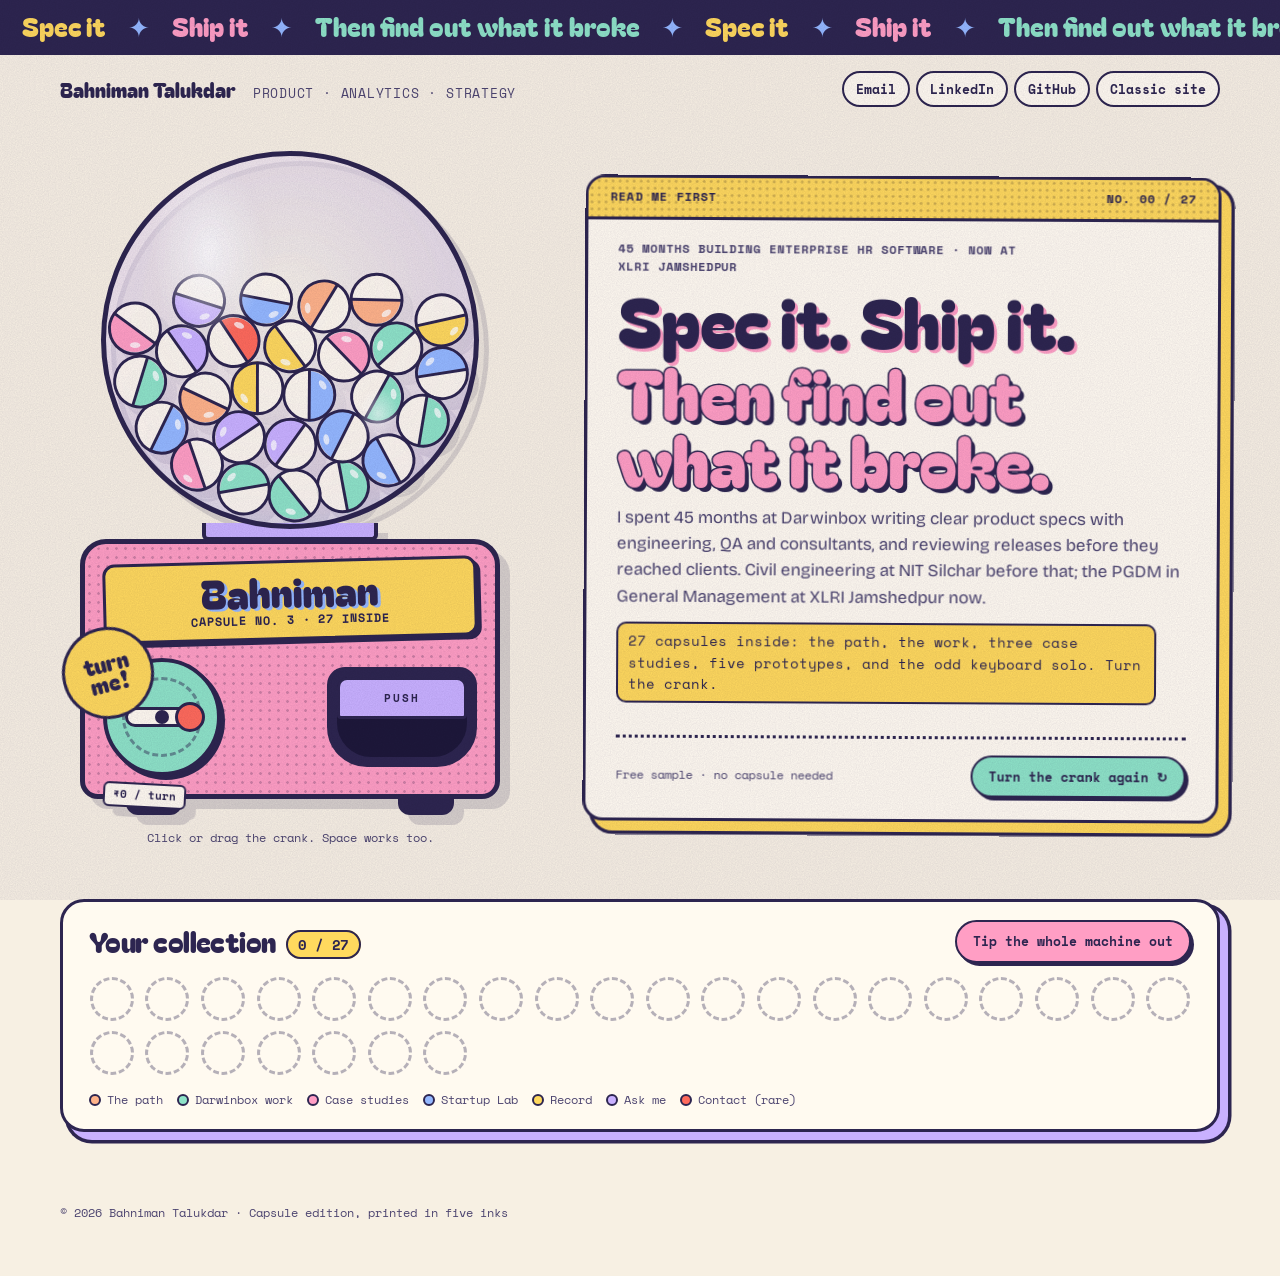
==== v3/index.html @ d255d9d1 "Add v3 capsule-machine edition of the portfolio A gashapon machine dispenses the portfolio one capsu" ====
<!doctype html>
<html lang="en">
<head>
<meta charset="utf-8">
<meta name="viewport" content="width=device-width, initial-scale=1, viewport-fit=cover">
<title>Bahniman Talukdar · Capsule edition</title>
<meta name="description" content="Bahniman Talukdar's portfolio as a capsule-toy machine. Turn the crank for 45 months of Darwinbox product work, three case studies, five prototypes and the rest.">
<meta property="og:title" content="Bahniman Talukdar · Capsule edition">
<meta property="og:description" content="Turn the crank. Every capsule is a real piece of work: specs, case studies, prototypes, and the odd keyboard solo.">
<meta property="og:type" content="website">
<meta property="og:url" content="https://ferventclav.github.io/v3/">
<meta property="og:image" content="https://ferventclav.github.io/og.png">
<meta name="theme-color" content="#f7f0e3">
<link rel="preconnect" href="https://fonts.googleapis.com">
<link rel="preconnect" href="https://fonts.gstatic.com" crossorigin>
<link rel="stylesheet" href="https://fonts.googleapis.com/css2?family=Bagel+Fat+One&family=Bricolage+Grotesque:opsz,wght@12..96,400..800&family=Space+Mono:wght@400;700&display=swap">
<link rel="stylesheet" href="style.css">
<script>document.documentElement.classList.add("js")</script>
</head>
<body>
<a class="skip" href="#catalogue" data-tip>Skip the machine and see everything</a>

<div class="ticker" aria-hidden="true"><div class="ticker-run">
  <span>Spec it</span><i>✦</i><span>Ship it</span><i>✦</i><span>Then find out what it broke</span><i>✦</i>
  <span>Spec it</span><i>✦</i><span>Ship it</span><i>✦</i><span>Then find out what it broke</span><i>✦</i>
  <span>Spec it</span><i>✦</i><span>Ship it</span><i>✦</i><span>Then find out what it broke</span><i>✦</i>
</div></div>

<header class="bar">
  <p class="who"><b>Bahniman Talukdar</b> <span>Product · Analytics · Strategy</span></p>
  <nav aria-label="Elsewhere">
    <a href="mailto:bahniman30@gmail.com">Email</a>
    <a href="https://www.linkedin.com/in/bahniman-talukdar-ab97a416a">LinkedIn</a>
    <a href="https://github.com/ferventclav">GitHub</a>
    <a href="../">Classic site</a>
  </nav>
</header>

<main id="main">
  <section class="stage" aria-label="Capsule machine">
    <div class="machine-wrap">
      <div class="machine" id="machine">
        <div class="dome">
          <canvas id="globe" aria-hidden="true"></canvas>
          <div class="glass" aria-hidden="true"></div>
          <p class="empty-note" id="emptyNote" hidden>All out!<br><button type="button" id="refill">Refill the machine</button></p>
        </div>
        <div class="neck" aria-hidden="true"></div>
        <div class="body">
          <div class="plate">
            <p class="plate-name">Bahniman</p>
            <p class="plate-sub">Capsule No. 3 · <span id="left">27</span> inside</p>
          </div>
          <div class="controls">
            <button class="crank" id="crank" type="button" aria-describedby="crankHelp">
              <span class="crank-arm" aria-hidden="true"><span class="crank-knob"></span></span>
              <span class="sr">Turn the crank</span>
            </button>
            <div class="chute" id="chute">
              <span class="flap" aria-hidden="true"></span>
            </div>
          </div>
          <p class="coin" aria-hidden="true">₹0 / turn</p>
        </div>
        <div class="feet" aria-hidden="true"><span></span><span></span></div>
        <p class="sticker" aria-hidden="true">turn me!</p>
      </div>
      <p class="help" id="crankHelp">Click or drag the crank. Space works too.</p>
    </div>

    <div class="output">
      <div class="card-slot" id="cardSlot" aria-live="polite"></div>
    </div>
  </section>

  <section class="tray-wrap" aria-labelledby="trayTitle">
    <div class="tray-head">
      <h2 id="trayTitle">Your collection <span id="count">0 / 27</span></h2>
      <button type="button" class="tip" id="tip" data-tip>Tip the whole machine out</button>
    </div>
    <ol class="tray" id="tray"></ol>
    <ul class="legend" aria-label="Capsule colours">
      <li data-cat="path">The path</li>
      <li data-cat="work">Darwinbox work</li>
      <li data-cat="case">Case studies</li>
      <li data-cat="lab">Startup Lab</li>
      <li data-cat="record">Record</li>
      <li data-cat="ask">Ask me</li>
      <li data-cat="contact">Contact (rare)</li>
    </ul>
  </section>

  <!-- Every capsule's contents. The machine draws from this list; "tip it out" shows it whole. -->
  <section class="catalogue" id="catalogue" aria-labelledby="catTitle">
    <h2 id="catTitle">Everything in the machine</h2>
    <div class="cat-grid" id="catGrid">

      <article class="item" data-cat="intro" id="intro">
        <p class="kicker">45 months building enterprise HR software · now at XLRI Jamshedpur</p>
        <h3 class="hero">Spec it. Ship it. <em>Then find out what it broke.</em></h3>
        <p>I spent 45 months at Darwinbox writing clear product specs with engineering, QA and consultants, and reviewing releases before they reached clients. Civil engineering at NIT Silchar before that; the PGDM in General Management at XLRI Jamshedpur now.</p>
        <p class="nudge">27 capsules inside: the path, the work, three case studies, five prototypes, and the odd keyboard solo. Turn the crank.</p>
      </article>

      <!-- The path -->
      <article class="item" data-cat="path" id="civil">
        <p class="kicker">2018 → 2022 · NIT Silchar</p>
        <p class="big">8.99</p>
        <h3>Civil engineering</h3>
        <p>B.Tech, CGPA 8.99. Most of my family are civil engineers in government service, and I picked the branch over the others my JEE rank allowed. What I kept from it is the habit of settling a design on paper before work starts on site.</p>
      </article>
      <article class="item" data-cat="path" id="darwinbox">
        <p class="kicker">Jul 2022 → Mar 2026 · Hyderabad</p>
        <p class="big">45 mo</p>
        <h3>Darwinbox, Core HRMS</h3>
        <p>Product Analyst, then Senior Product Analyst from April 2025. Core HRMS is the part every other module depends on: employee records, organisation structure, access control and bulk imports. Exemplary Contributor Award in 2024; mentored 3 junior analysts.</p>
      </article>
      <article class="item" data-cat="path" id="xlri">
        <p class="kicker">2026 → 2027 · Jamshedpur</p>
        <p class="big">PGDM</p>
        <h3>XLRI, General Management</h3>
        <p>I wanted a broader business perspective on top of the product work. My manager and director, both XLRI alumni, encouraged me to apply. XAT 94.88 percentile, 99.67 in Quant and DI. Aiming for product management, product analytics and technology consulting.</p>
      </article>

      <!-- Darwinbox work -->
      <article class="item" data-cat="work" id="specs">
        <p class="kicker">Darwinbox · Specs</p>
        <p class="big">200+</p>
        <h3>Engineering-ready specs</h3>
        <p>Feature PRDs, change specs and edge-case documents I owned across Core, Travel and shared components, counted from Confluence. Edge cases and acceptance criteria went in up front, so engineering had one reference and QA had explicit test conditions.</p>
      </article>
      <article class="item" data-cat="work" id="pendo">
        <p class="kicker">Darwinbox · Analytics</p>
        <p class="big">700+</p>
        <h3>Features tagged in Pendo</h3>
        <p>I defined a consistent, searchable tagging taxonomy and kept it current as the UI changed. That gave three continuous years of comparable adoption records, and roadmap talks a usage-data reference alongside client feedback.</p>
      </article>
      <article class="item" data-cat="work" id="survey">
        <p class="kicker">Darwinbox · Research</p>
        <p class="big">24,000+</p>
        <h3>From survey to backlog</h3>
        <p>In-app feedback for the new Profile page went live within days of its release. 24,000+ responses came back; I sorted them with Engineering and QA into a ranked backlog for the same quarter. The page scored 4.3 out of 5.</p>
      </article>
      <article class="item" data-cat="work" id="dashboard">
        <p class="kicker">Darwinbox · Analytics</p>
        <p class="big">−45%</p>
        <h3>Measuring the Dashboard revamp</h3>
        <p>I owned the measurement, not the design. I timed the key actions on the old dashboard and the redesign across 322,000+ users: time fell 45% while completions held or rose. People were finishing faster, not giving up, and the analysis became the case for more platform investment.</p>
      </article>
      <article class="item" data-cat="work" id="l10n">
        <p class="kicker">Darwinbox · Localisation</p>
        <p class="big">10+</p>
        <h3>Translation workflow</h3>
        <p>I owned the platform's translation workflow so the product team could run routine updates themselves. Each release I checked the languages I covered and used native-speaking clients' feedback to validate meaning in context.</p>
      </article>
      <article class="item" data-cat="work" id="qa">
        <p class="kicker">Darwinbox · Quality</p>
        <p class="big">100+</p>
        <h3>Issues caught before release</h3>
        <p>Logged in pre-release reviews and resolved before they reached clients. I also audited the settings screens and, with UX and engineering, regrouped 50+ settings so their names and placement were consistent.</p>
      </article>
      <article class="item" data-cat="work" id="prd">
        <p class="kicker">Darwinbox · Inside a spec</p>
        <p class="big">8 Qs</p>
        <h3>What every PRD had to answer</h3>
        <ol class="checks">
          <li>Current behaviour</li><li>Reason for the change</li><li>Impact on other modules</li><li>Where it sits in the UI</li>
          <li>Paid-feature dependencies</li><li>Import, cron and API impacts</li><li>Notification variable changes</li><li>Migration of existing data</li>
        </ol>
      </article>

      <!-- Case studies -->
      <article class="item" data-cat="case" id="case1">
        <p class="kicker">Case study 01 · Product analytics</p>
        <h3>Low adoption that pointed to a findability problem</h3>
        <dl>
          <dt>Problem</dt><dd>Pendo was mostly used for surveys, so adoption after a release was hard to judge and roadmap talks leaned on escalations.</dd>
          <dt>What I did</dt><dd>Tagged 700+ features and built funnel and path views over imports, lifecycle changes and settings.</dd>
          <dt>The call</dt><dd>People entered nearby flows but never reached the features. That is findability, not demand, so plain names, help text and placement came before any rebuild.</dd>
          <dt>Result</dt><dd>Clearer names, help text and a reorganised settings area shipped, and the approach shaped the wider settings audit.</dd>
        </dl>
      </article>
      <article class="item" data-cat="case" id="case2">
        <p class="kicker">Case study 02 · Localisation</p>
        <h3>Making localisation work in context</h3>
        <dl>
          <dt>Problem</dt><dd>Strings were translated one by one and hard-coded; native-speaking clients said some literal translations did not fit where they appeared.</dd>
          <dt>Foundation</dt><dd>An earlier effort had centralised translations. I built on it with a workflow for client-facing teams: navigation, access, ownership, and one way to update strings across PHP and Angular.</dd>
          <dt>The call</dt><dd>I mapped recurring issues across settings, raised the workflow for the roadmap, and owned the PRD end to end once it was prioritised.</dd>
          <dt>Result</dt><dd>Turnaround went from waiting for a sprint to the same release cycle, across 10+ languages.</dd>
        </dl>
      </article>
      <article class="item" data-cat="case" id="case3">
        <p class="kicker">Case study 03 · Strategy · XLRI</p>
        <h3>An IPO-readiness deck where every number had to survive a question</h3>
        <dl>
          <dt>Problem</dt><dd>Was Aster DM Healthcare's Gulf business ready for an IPO? The argument leaned on peer comparisons and penalty figures, many from secondary sources.</dd>
          <dt>What I did</dt><dd>Traced every figure to a primary or named source. Anything untraceable was removed, not softened.</dd>
          <dt>The call</dt><dd>Two peers' share-price declines covered different periods, so I found the offer price and restated both on the same basis.</dd>
          <dt>Result</dt><dd>Eight corrections before the panel, and a top 3 finish out of 20 teams.</dd>
        </dl>
      </article>

      <!-- Startup Lab -->
      <article class="item" data-cat="lab" id="realium">
        <p class="kicker">Lab 01 · Settlement · 3rd of 15, ReEnvision 5.0</p>
        <h3>Realium</h3>
        <p class="lede">A ₹18.6 lakh road bill, 60% paid the day after sign-off.</p>
        <p>Public-works contractors wait months to be paid. Realium turns site-verified progress and an engineer's accountable sign-off into a claim a bank will fund: 97% of the bill reaches the contractor, against 92.7% borrowing informally at 18%.</p>
        <p class="links"><a href="https://ferventclav.github.io/realium/">Live demo ↗</a> <a href="https://github.com/ferventclav/realium">GitHub ↗</a></p>
      </article>
      <article class="item" data-cat="lab" id="heirloom">
        <p class="kicker">Lab 02 · Memory</p>
        <h3>Heirloom</h3>
        <p>Keeps a firm's knowledge as records the firm owns, so it survives people leaving and AI vendors changing. Ask the demo vault as three roles, make a partner leave, export everything as one file.</p>
        <p class="unproven">Still unproven: whether anyone buys memory on its own.</p>
        <p class="links"><a href="https://ferventclav.github.io/heirloom/">Live demo ↗</a> <a href="https://github.com/ferventclav/heirloom">GitHub ↗</a></p>
      </article>
      <article class="item" data-cat="lab" id="turnstile">
        <p class="kicker">Lab 03 · Commerce</p>
        <h3>Turnstile</h3>
        <p>Tells people, AI shopping agents and scrapers apart in a store's traffic, then serves each the right thing: the normal page, a clean product feed, or nothing. Tune the rules and watch six sessions re-sort.</p>
        <p class="unproven">Still unproven: whether shoppers want an assistant buying for them at all.</p>
        <p class="links"><a href="https://ferventclav.github.io/turnstile/">Live demo ↗</a> <a href="https://github.com/ferventclav/turnstile">GitHub ↗</a></p>
      </article>
      <article class="item" data-cat="lab" id="windtunnel">
        <p class="kicker">Lab 04 · Simulation</p>
        <h3>Windtunnel</h3>
        <p>Plays a price increase out 500 times across three customer groups and shows who leaves. A flat 12% rise holds up; at 30% it loses money in more than half the runs.</p>
        <p class="unproven">Still unproven: customer behaviour is set by hand.</p>
        <p class="links"><a href="https://ferventclav.github.io/windtunnel/">Live demo ↗</a> <a href="https://github.com/ferventclav/windtunnel">GitHub ↗</a></p>
      </article>
      <article class="item" data-cat="lab" id="heir">
        <p class="kicker">Lab 05 · Agents · Manakriti 3.0</p>
        <h3>Heir</h3>
        <p>Student committees change every year and their promises leave with them. Heir is five agents on one ledger: they read the club's mail and files, catch what the handover doc missed, and draft every email for a member to approve. Built with Team Ghost Protocol.</p>
        <p class="unproven">Still unproven: it has only run on a mock club.</p>
        <p class="links"><a href="https://ferventclav.github.io/heir/">Live demo ↗</a> <a href="https://github.com/ferventclav/heir">GitHub ↗</a></p>
      </article>
      <article class="item" data-cat="lab" id="games">
        <p class="kicker">Lab bonus · 2 games</p>
        <h3>Make the calls I made</h3>
        <p><b>Spot the edge cases:</b> a small feature request walks in; find everything it breaks before the clock hits zero. <b>Name the setting:</b> pick the label a first-week HR admin would understand.</p>
        <p class="links"><a href="../#play">Play them ↗</a></p>
      </article>

      <!-- Record -->
      <article class="item" data-cat="record" id="awards">
        <p class="kicker">Record · Recognition</p>
        <h3>Podiums, 2018 to 2026</h3>
        <ul class="rows">
          <li><b>2026</b> 3rd of 15, ReEnvision 5.0, with Realium</li>
          <li><b>2026</b> Top 3 of 20, Aster DM IPO readiness</li>
          <li><b>2024</b> Exemplary Contributor Award, Darwinbox</li>
          <li><b>2019</b> 2nd, AutoCAD, NIRMAAN '19</li>
          <li><b>2018</b> 3rd, ARCHENOVA smart city, Tecnoesis '18</li>
          <li><b>2018</b> 2nd, Model Making, Swachhata Hi Seva</li>
        </ul>
      </article>
      <article class="item" data-cat="record" id="campus">
        <p class="kicker">Record · Campus</p>
        <p class="big">8 / 118</p>
        <h3>Prodzion and AURORA 4.0</h3>
        <p>Elected to Prodzion, XLRI's product club, as one of 8 from 118 students. On the AURORA 4.0 organising team I ran panel, travel and hospitality end to end for 20+ industry leaders.</p>
      </article>
      <article class="item" data-cat="record" id="music">
        <p class="kicker">Record · Off the clock</p>
        <p class="big">100+</p>
        <h3>Keyboardist, self-taught</h3>
        <p>Played keys with the cultural team at inter-college fests including IIT Kharagpur and Guwahati, and uploaded 100+ songs to YouTube and Instagram.</p>
      </article>

      <!-- Ask me -->
      <article class="item" data-cat="ask" id="ask1">
        <p class="kicker">Ask me · Career</p>
        <h3>Why move from civil engineering to software?</h3>
        <p>Darwinbox came to campus early and I applied out of curiosity. Product work showed me the habit of planning a build in detail carries over. A PRD does for a software team what a good drawing does for a site.</p>
      </article>
      <article class="item" data-cat="ask" id="ask2">
        <p class="kicker">Ask me · Career</p>
        <h3>Why an MBA after 45 months?</h3>
        <p>To build on the product work with a broader business view. Working with my manager and director showed me how decisions bring client needs, team priorities and business goals together. Both are XLRI alumni and backed my application.</p>
      </article>
      <article class="item" data-cat="ask" id="ask3">
        <p class="kicker">Ask me · Working style</p>
        <h3>How do you keep engineers unblocked?</h3>
        <p>Edge cases, acceptance criteria and dependencies in every PRD, then a knowledge transfer with the developers before the sprint. The document carries the shared understanding; follow-ups are only for decisions that need one.</p>
      </article>
      <article class="item" data-cat="ask" id="ask4">
        <p class="kicker">Ask me · Judgement</p>
        <h3>What if your own feature doesn't land?</h3>
        <p>My features reached 5% to 60% account-level adoption, and one I had high hopes for sat at the low end. I suspected rollout, then the drop-off data made me reconsider the design itself. I'd rather test assumptions in planning than let clients find the limits.</p>
      </article>

      <!-- Contact -->
      <article class="item" data-cat="contact" id="contact">
        <p class="kicker">Rare capsule · Contact</p>
        <h3>Email is the quickest way to reach me.</h3>
        <p class="links big-links"><a href="mailto:bahniman30@gmail.com">bahniman30@gmail.com</a></p>
        <p class="links"><a href="https://www.linkedin.com/in/bahniman-talukdar-ab97a416a">LinkedIn ↗</a> <a href="https://github.com/ferventclav">GitHub ↗</a></p>
        <p>Guwahati · Jamshedpur</p>
      </article>

    </div>
  </section>
</main>

<footer class="foot"><p>© 2026 Bahniman Talukdar · Capsule edition, printed in five inks</p></footer>

<div class="sr" id="announce" aria-live="assertive"></div>
<script src="app.js"></script>
</body>
</html>
---- v3/style.css ----
/* Capsule edition: one machine, five pastel riso inks on cream stock. */
:root{
  --paper:#f7f0e3;--stock:#fffaf0;--ink:#2d2550;--ink-2:#4d4570;
  --pink:#ff9ec4;--yellow:#ffd95e;--mint:#8ee3c8;--blue:#94b8ff;--lav:#c9b1ff;--peach:#ffb38a;--red:#ff6a5c;
  --display:"Bagel Fat One","Arial Rounded MT Bold",ui-rounded,system-ui,sans-serif;
  --sans:"Bricolage Grotesque",ui-sans-serif,system-ui,sans-serif;
  --mono:"Space Mono",ui-monospace,Consolas,monospace;
  --halftone:radial-gradient(rgba(45,37,80,.22) 1.1px,transparent 1.6px);
  --grain:url("data:image/svg+xml,%3Csvg xmlns='http://www.w3.org/2000/svg' width='180' height='180'%3E%3Cfilter id='n'%3E%3CfeTurbulence type='fractalNoise' baseFrequency='.85' numOctaves='3' stitchTiles='stitch'/%3E%3CfeColorMatrix values='0 0 0 0 .18 0 0 0 0 .15 0 0 0 0 .3 0 0 0 .55 0'/%3E%3C/filter%3E%3Crect width='100%25' height='100%25' filter='url(%23n)'/%3E%3C/svg%3E");
  --ease:cubic-bezier(.2,.8,.2,1);
  --bounce:cubic-bezier(.34,1.56,.64,1);
}
[data-cat="path"]{--c:var(--peach)}
[data-cat="work"]{--c:var(--mint)}
[data-cat="case"]{--c:var(--pink)}
[data-cat="lab"]{--c:var(--blue)}
[data-cat="record"]{--c:var(--yellow)}
[data-cat="ask"]{--c:var(--lav)}
[data-cat="contact"]{--c:var(--red)}
[data-cat="intro"]{--c:var(--yellow)}

*,*::before,*::after{box-sizing:border-box}
html{-webkit-text-size-adjust:100%;overflow-x:clip}
body{margin:0;background:var(--paper);color:var(--ink);font-family:var(--sans);font-size:17px;line-height:1.55;-webkit-font-smoothing:antialiased;overflow-x:clip;min-height:100vh}
body::after{content:"";position:fixed;inset:0;background:var(--grain);opacity:.32;mix-blend-mode:multiply;pointer-events:none;z-index:50}
a{color:inherit;text-underline-offset:3px;text-decoration-thickness:2px}
button{font:inherit;color:inherit;cursor:pointer}
:focus-visible{outline:3px solid var(--ink);outline-offset:3px;border-radius:6px}
::selection{background:var(--yellow)}
h2,h3{margin:0;line-height:1.05;letter-spacing:-.02em}
.sr{position:absolute;width:1px;height:1px;overflow:hidden;clip-path:inset(50%);white-space:nowrap}
.skip{position:absolute;left:16px;top:-60px;z-index:60;background:var(--ink);color:var(--stock);padding:10px 14px;border-radius:10px;font-weight:700}
.skip:focus{top:12px}

/* ---------- ticker + bar ---------- */
.ticker{background:var(--ink);color:var(--yellow);overflow:hidden;white-space:nowrap;font-family:var(--display);font-size:clamp(18px,2.4vw,26px);padding:6px 0;border-bottom:3px solid var(--ink)}
.ticker-run{display:inline-flex;gap:22px;padding-left:22px;animation:tick 38s linear infinite}
.ticker-run span:nth-of-type(3n+2){color:var(--pink)}
.ticker-run span:nth-of-type(3n){color:var(--mint)}
.ticker i{font-style:normal;color:var(--blue)}
@keyframes tick{to{transform:translateX(-33.333%)}}

.bar{display:flex;align-items:center;justify-content:space-between;gap:16px;flex-wrap:wrap;max-width:1240px;margin:0 auto;padding:16px clamp(16px,4vw,40px) 0}
.who{margin:0;font-family:var(--mono);font-size:13px;text-transform:uppercase;letter-spacing:.06em}
.who b{font-family:var(--display);font-weight:400;font-size:20px;text-transform:none;letter-spacing:0;margin-right:8px}
.who span{color:var(--ink-2)}
.bar nav{display:flex;gap:6px;flex-wrap:wrap}
.bar nav a{font-family:var(--mono);font-size:13px;font-weight:700;text-decoration:none;padding:6px 12px;border:2px solid var(--ink);border-radius:999px;background:var(--stock);transition:transform .15s var(--ease),box-shadow .15s var(--ease)}
.bar nav a:hover{transform:translate(-2px,-2px);box-shadow:3px 3px 0 var(--ink)}

/* ---------- stage ---------- */
main{max-width:1240px;margin:0 auto;padding:0 clamp(16px,4vw,40px)}
.stage{display:grid;grid-template-columns:minmax(300px,460px) minmax(0,1fr);gap:clamp(28px,5vw,72px);align-items:center;padding:28px 0 24px;min-height:calc(100vh - 120px)}

.machine-wrap{display:flex;flex-direction:column;align-items:center}
.machine{--w:min(420px,86vw);width:var(--w);position:relative;display:flex;flex-direction:column;align-items:center;filter:drop-shadow(10px 10px 0 rgba(45,37,80,.16))}
.machine.shake{animation:shake .5s ease}
@keyframes shake{20%{transform:rotate(-1.6deg)}40%{transform:rotate(1.4deg)}60%{transform:rotate(-1deg)}80%{transform:rotate(.6deg)}}

.dome{position:relative;width:calc(var(--w) * .9);aspect-ratio:1;border-radius:50%;border:5px solid var(--ink);background:radial-gradient(circle at 50% 40%,rgba(255,250,240,.75),rgba(201,177,255,.28) 70%,rgba(148,184,255,.35));overflow:hidden;z-index:2}
.dome canvas{position:absolute;inset:0;width:100%;height:100%}
.glass{position:absolute;inset:0;border-radius:50%;pointer-events:none;background:
  radial-gradient(ellipse 22% 34% at 28% 26%,rgba(255,255,255,.85),rgba(255,255,255,0) 70%),
  radial-gradient(ellipse 8% 10% at 74% 70%,rgba(255,255,255,.6),rgba(255,255,255,0) 70%);
  mix-blend-mode:screen}
.empty-note{position:absolute;inset:0;margin:0;display:grid;place-content:center;gap:10px;text-align:center;font-family:var(--display);font-size:34px;line-height:1}
.empty-note[hidden]{display:none}
.empty-note button{font-family:var(--mono);font-size:13px;font-weight:700;padding:8px 14px;border:2px solid var(--ink);border-radius:999px;background:var(--yellow);box-shadow:3px 3px 0 var(--ink)}

.neck{width:calc(var(--w) * .42);height:18px;background:var(--lav);border:4px solid var(--ink);border-top:0;margin-top:-6px;z-index:1;border-radius:0 0 6px 6px}
.body{position:relative;width:var(--w);background:var(--pink);border:5px solid var(--ink);border-radius:26px 26px 18px 18px;padding:16px 18px 18px;margin-top:-2px}
.body::before{content:"";position:absolute;inset:0;border-radius:inherit;background:var(--halftone);background-size:9px 9px;pointer-events:none;mix-blend-mode:multiply}
.plate{position:relative;background:var(--yellow);border:3px solid var(--ink);border-radius:12px;padding:8px 12px 7px;text-align:center;transform:rotate(-1.5deg);box-shadow:4px 4px 0 var(--ink)}
.plate p{margin:0}
.plate-name{font-family:var(--display);font-size:clamp(30px,8vw,40px);line-height:1;text-shadow:2.5px 2px 0 var(--blue)}
.plate-sub{font-family:var(--mono);font-size:12px;font-weight:700;text-transform:uppercase;letter-spacing:.08em}
.controls{position:relative;display:flex;align-items:center;justify-content:space-between;gap:16px;margin-top:18px}

.crank{position:relative;width:clamp(96px,26vw,118px);aspect-ratio:1;border-radius:50%;border:4px solid var(--ink);background:var(--mint);box-shadow:4px 4px 0 var(--ink);padding:0;touch-action:none;transition:box-shadow .12s,transform .12s}
.crank::before{content:"";position:absolute;inset:14%;border-radius:50%;border:3px dashed rgba(45,37,80,.45)}
.crank:active{box-shadow:1px 1px 0 var(--ink);transform:translate(3px,3px)}
.crank-arm{position:absolute;left:50%;top:50%;width:68%;height:20px;margin:-10px 0 0 -34%;background:var(--stock);border:3px solid var(--ink);border-radius:999px;transform:rotate(var(--turn,0deg));transition:transform .08s linear}
.crank-knob{position:absolute;right:-9px;top:50%;width:30px;height:30px;margin-top:-15px;border-radius:50%;background:var(--red);border:3px solid var(--ink)}
.crank-arm::after{content:"";position:absolute;left:50%;top:50%;width:14px;height:14px;margin:-7px;border-radius:50%;background:var(--ink)}

.chute{position:relative;width:clamp(120px,34vw,150px);height:clamp(86px,22vw,100px);border-radius:18px 18px 40px 40px;background:var(--ink);border:4px solid var(--ink);overflow:visible}
.chute::before{content:"";position:absolute;inset:6px;border-radius:12px 12px 34px 34px;background:#1d173a}
.flap{position:absolute;left:6px;right:6px;top:6px;height:46%;border-radius:10px 10px 4px 4px;background:var(--lav);border:3px solid var(--ink);transform-origin:top;transition:transform .35s var(--bounce);z-index:3}
.flap::after{content:"PUSH";position:absolute;inset:0;display:grid;place-items:center;font-family:var(--mono);font-size:11px;font-weight:700;letter-spacing:.2em}
.chute.open .flap{transform:perspective(200px) rotateX(-70deg)}

.coin{position:absolute;left:18px;bottom:-14px;margin:0;font-family:var(--mono);font-size:11px;font-weight:700;background:var(--stock);border:2px solid var(--ink);border-radius:6px;padding:2px 8px;transform:rotate(3deg)}
.feet{display:flex;justify-content:space-between;width:calc(var(--w) * .78)}
.feet span{width:56px;height:16px;background:var(--ink);border-radius:0 0 12px 12px}
.sticker{position:absolute;left:-18px;bottom:96px;margin:0;font-family:var(--display);font-size:22px;background:var(--yellow);border:3px solid var(--ink);border-radius:50%;width:92px;height:92px;display:grid;place-items:center;text-align:center;line-height:.9;transform:rotate(-14deg);z-index:4;animation:wobble 2.6s ease-in-out infinite;pointer-events:none}
.sticker.gone{animation:none;opacity:0;transform:rotate(-40deg) scale(.4);transition:all .4s var(--ease)}
@keyframes wobble{50%{transform:rotate(-6deg) scale(1.06)}}
.help{margin:14px 0 0;font-family:var(--mono);font-size:12px;color:var(--ink-2);text-align:center}

/* the capsule that drops out of the chute */
.drop{position:absolute;left:50%;bottom:8px;width:64px;height:64px;margin-left:-32px;border:none;background:none;padding:0;z-index:5;animation:dropIn .7s var(--bounce) both}
.drop .half{position:absolute;left:0;width:64px;height:32px;border:3.5px solid var(--ink);transition:transform .45s var(--bounce),opacity .45s}
.drop .top{top:0;border-radius:32px 32px 0 0;background:var(--c);border-bottom-width:2px}
.drop .bot{bottom:0;border-radius:0 0 32px 32px;background:rgba(255,250,240,.92);border-top-width:2px}
.drop .top::after{content:"";position:absolute;left:12px;top:7px;width:14px;height:8px;border-radius:50%;background:rgba(255,255,255,.7);transform:rotate(-25deg)}
.drop:hover .top{transform:translateY(-3px) rotate(-6deg)}
.drop.open .top{transform:translate(-30px,-50px) rotate(-60deg);opacity:0}
.drop.open .bot{transform:translate(26px,40px) rotate(40deg);opacity:0}
.drop-tag{position:absolute;left:50%;top:100%;transform:translateX(-50%);margin-top:16px;white-space:nowrap;font-family:var(--mono);font-size:12px;font-weight:700;background:var(--yellow);border:2px solid var(--ink);border-radius:999px;padding:3px 10px;animation:pulse 1.2s ease-in-out infinite}
@keyframes dropIn{0%{transform:translateY(-70px) scale(.5) rotate(-90deg);opacity:0}60%{opacity:1}100%{transform:none}}
@keyframes pulse{50%{transform:translateX(-50%) scale(1.08)}}

/* ---------- the printed ticket ---------- */
.output{min-width:0}
.card-slot{position:relative;min-height:420px;display:flex;align-items:center}
.ticket{position:relative;width:100%;max-width:640px;background:var(--stock);border:3.5px solid var(--ink);border-radius:20px;padding:0 0 22px;box-shadow:10px 10px 0 var(--c),10px 10px 0 3.5px var(--ink);transform:rotate(var(--tilt,0deg))}
.ticket.printing{animation:print .75s var(--ease) both}
@keyframes print{0%{clip-path:inset(0 0 100% 0);transform:translateY(-18px) rotate(var(--tilt,0deg))}70%{clip-path:inset(0 0 0 0)}100%{transform:rotate(var(--tilt,0deg))}}
.ticket-band{position:relative;display:flex;justify-content:space-between;align-items:center;gap:12px;padding:10px 22px;background:var(--c);border-bottom:3.5px solid var(--ink);border-radius:16px 16px 0 0;font-family:var(--mono);font-size:12px;font-weight:700;text-transform:uppercase;letter-spacing:.1em}
.ticket-band::before{content:"";position:absolute;inset:0;background:var(--halftone);background-size:7px 7px;border-radius:inherit;mix-blend-mode:multiply}
.ticket-band span{position:relative}
.ticket-body{padding:20px clamp(18px,3vw,30px) 0}
.ticket-foot{display:flex;justify-content:space-between;align-items:center;flex-wrap:wrap;gap:10px;margin:20px clamp(18px,3vw,30px) 0;padding-top:16px;border-top:3px dotted var(--ink)}
.again{font-family:var(--mono);font-size:13px;font-weight:700;padding:9px 16px;border:2.5px solid var(--ink);border-radius:999px;background:var(--mint);box-shadow:3px 3px 0 var(--ink);transition:transform .12s,box-shadow .12s}
.again:hover{transform:translate(-1px,-1px);box-shadow:4px 4px 0 var(--ink)}
.again:active{transform:translate(2px,2px);box-shadow:1px 1px 0 var(--ink)}
.serial{font-family:var(--mono);font-size:12px;color:var(--ink-2)}

/* item content, shared by ticket and catalogue */
.item .kicker{margin:0 0 10px;font-family:var(--mono);font-size:12px;font-weight:700;text-transform:uppercase;letter-spacing:.08em;color:var(--ink-2)}
.item .big{margin:0 0 14px;font-family:var(--display);font-size:clamp(64px,9vw,112px);line-height:.9;color:var(--c);-webkit-text-stroke:3px var(--ink);paint-order:stroke fill;text-shadow:5px 5px 0 var(--ink);letter-spacing:-.01em}
.item h3{font-size:clamp(26px,3.2vw,38px);font-weight:800;margin-bottom:12px;text-wrap:balance}
.item h3.hero{font-family:var(--display);font-weight:400;font-size:clamp(40px,5.4vw,68px);line-height:.98;letter-spacing:-.01em;text-shadow:3px 3px 0 var(--pink)}
.item h3.hero em{display:block;font-style:normal;color:var(--pink);-webkit-text-stroke:3px var(--ink);paint-order:stroke fill;text-shadow:4px 4px 0 var(--ink);margin-top:6px}
.item p{margin:0 0 12px;color:var(--ink-2);max-width:60ch}
.item .lede{font-weight:700;color:var(--ink);font-size:19px}
.item .nudge{font-family:var(--mono);font-size:14px;background:var(--yellow);display:inline-block;padding:6px 10px;border:2px solid var(--ink);border-radius:10px;color:var(--ink)}
.item .unproven{font-family:var(--mono);font-size:13px;border-left:4px solid var(--c);padding-left:10px}
.item .links{display:flex;flex-wrap:wrap;gap:8px;margin-top:4px}
.item .links a{font-family:var(--mono);font-size:13px;font-weight:700;text-decoration:none;padding:7px 13px;border:2.5px solid var(--ink);border-radius:999px;background:var(--c);color:var(--ink);box-shadow:3px 3px 0 var(--ink)}
.item .links a:hover{transform:translate(-1px,-1px);box-shadow:4px 4px 0 var(--ink)}
.item .big-links a{font-family:var(--display);font-weight:400;font-size:clamp(20px,3vw,30px);padding:10px 18px;word-break:break-all}
.item dl{margin:0;display:grid;grid-template-columns:max-content 1fr;gap:8px 16px}
.item dt{font-family:var(--mono);font-size:12px;font-weight:700;text-transform:uppercase;letter-spacing:.06em;padding-top:3px}
.item dd{margin:0;color:var(--ink-2)}
.item .checks{list-style:none;margin:0;padding:0;display:grid;grid-template-columns:1fr 1fr;gap:6px}
.item .checks li{counter-increment:q;font-weight:600;padding:6px 10px;border:2px solid var(--ink);border-radius:10px;background:color-mix(in srgb,var(--c) 45%,var(--stock))}
.item .checks li::before{content:counter(q,decimal-leading-zero) " ";font-family:var(--mono);font-size:12px}
.item .rows{list-style:none;margin:0;padding:0}
.item .rows li{padding:7px 0;border-bottom:2px dotted rgba(45,37,80,.3);color:var(--ink-2)}
.item .rows b{font-family:var(--mono);color:var(--ink);margin-right:10px}

/* ---------- collection tray ---------- */
.tray-wrap{border:3.5px solid var(--ink);border-radius:24px;background:var(--stock);padding:18px clamp(16px,3vw,26px) 20px;margin:12px 0 40px;box-shadow:8px 8px 0 var(--lav),8px 8px 0 3.5px var(--ink)}
.tray-head{display:flex;justify-content:space-between;align-items:center;gap:12px;flex-wrap:wrap;margin-bottom:14px}
.tray-head h2{font-family:var(--display);font-weight:400;font-size:28px}
.tray-head h2 span{font-family:var(--mono);font-size:14px;font-weight:700;background:var(--yellow);border:2px solid var(--ink);border-radius:999px;padding:2px 10px;vertical-align:middle;margin-left:6px}
.tip{font-family:var(--mono);font-size:13px;font-weight:700;padding:9px 16px;border:2.5px solid var(--ink);border-radius:999px;background:var(--pink);box-shadow:3px 3px 0 var(--ink)}
.tip:active{transform:translate(2px,2px);box-shadow:1px 1px 0 var(--ink)}
.tray{list-style:none;margin:0;padding:0;display:grid;grid-template-columns:repeat(auto-fill,minmax(44px,1fr));gap:10px}
.tray button,.tray span{display:block;width:44px;height:44px;margin:auto;border-radius:50%;border:3px solid var(--ink);padding:0;background:linear-gradient(var(--c) 0 50%,rgba(255,250,240,.95) 50%);position:relative;transition:transform .2s var(--bounce)}
.tray button::after,.tray span::after{content:"";position:absolute;left:-3px;right:-3px;top:50%;height:2px;margin-top:-1px;background:var(--ink)}
.tray button:hover{transform:scale(1.15) rotate(-12deg)}
.tray button.current{box-shadow:0 0 0 4px var(--stock),0 0 0 7px var(--ink)}
.tray span{background:transparent;border-style:dashed;border-color:rgba(45,37,80,.35)}
.tray span::after{display:none}
.tray .new{animation:pop .5s var(--bounce)}
@keyframes pop{0%{transform:scale(0)}100%{transform:scale(1)}}
.legend{list-style:none;margin:16px 0 0;padding:0;display:flex;flex-wrap:wrap;gap:6px 14px;font-family:var(--mono);font-size:12px;color:var(--ink-2)}
.legend li::before{content:"";display:inline-block;width:12px;height:12px;border-radius:50%;background:var(--c);border:2px solid var(--ink);margin-right:6px;vertical-align:-2px}

/* ---------- tipped-out catalogue ---------- */
.js .catalogue{display:none}
.js .catalogue.shown{display:block;animation:spill .6s var(--ease)}
@keyframes spill{from{opacity:0;transform:translateY(-20px)}}
.catalogue h2{font-family:var(--display);font-weight:400;font-size:clamp(34px,5vw,56px);margin:0 0 22px;text-shadow:3px 3px 0 var(--mint)}
.cat-grid{columns:3 300px;column-gap:22px}
.cat-grid .item{break-inside:avoid;margin:0 0 22px;background:var(--stock);border:3px solid var(--ink);border-top:16px solid var(--c);border-radius:18px;padding:18px 20px 8px;box-shadow:6px 6px 0 var(--c),6px 6px 0 3px var(--ink)}
.cat-grid .item .big{font-size:64px}
.cat-grid .item h3{font-size:24px}
.cat-grid .item h3.hero{font-size:38px}
.cat-grid .item dl{grid-template-columns:1fr;gap:2px}
.cat-grid .item dd{margin-bottom:8px}
.js .cat-grid .item[data-cat="intro"]{display:none}

.foot{max-width:1240px;margin:0 auto;padding:20px clamp(16px,4vw,40px) 40px;font-family:var(--mono);font-size:12px;color:var(--ink-2)}

/* ---------- small screens ---------- */
@media (max-width:860px){
  .stage{grid-template-columns:1fr;min-height:0;padding-top:20px}
  .card-slot{min-height:0}
  .ticket{--tilt:0deg !important}
  .sticker{left:-6px;width:76px;height:76px;font-size:18px;bottom:84px}
  .item dl{grid-template-columns:1fr;gap:2px}
  .item dd{margin-bottom:8px}
}
@media (max-width:600px){.who span{display:none}.bar{padding-top:12px}.bar nav a{font-size:12px;padding:5px 10px}.tray{grid-template-columns:repeat(auto-fill,minmax(34px,1fr));gap:8px}.tray button,.tray span{width:34px;height:34px}}
@media (max-width:420px){.item .checks{grid-template-columns:1fr}.bar nav a{padding:5px 10px}}

@media (prefers-reduced-motion:reduce){
  *,*::before,*::after{animation-duration:.01ms !important;animation-iteration-count:1 !important;transition-duration:.01ms !important}
  .ticker-run{animation:none}
}
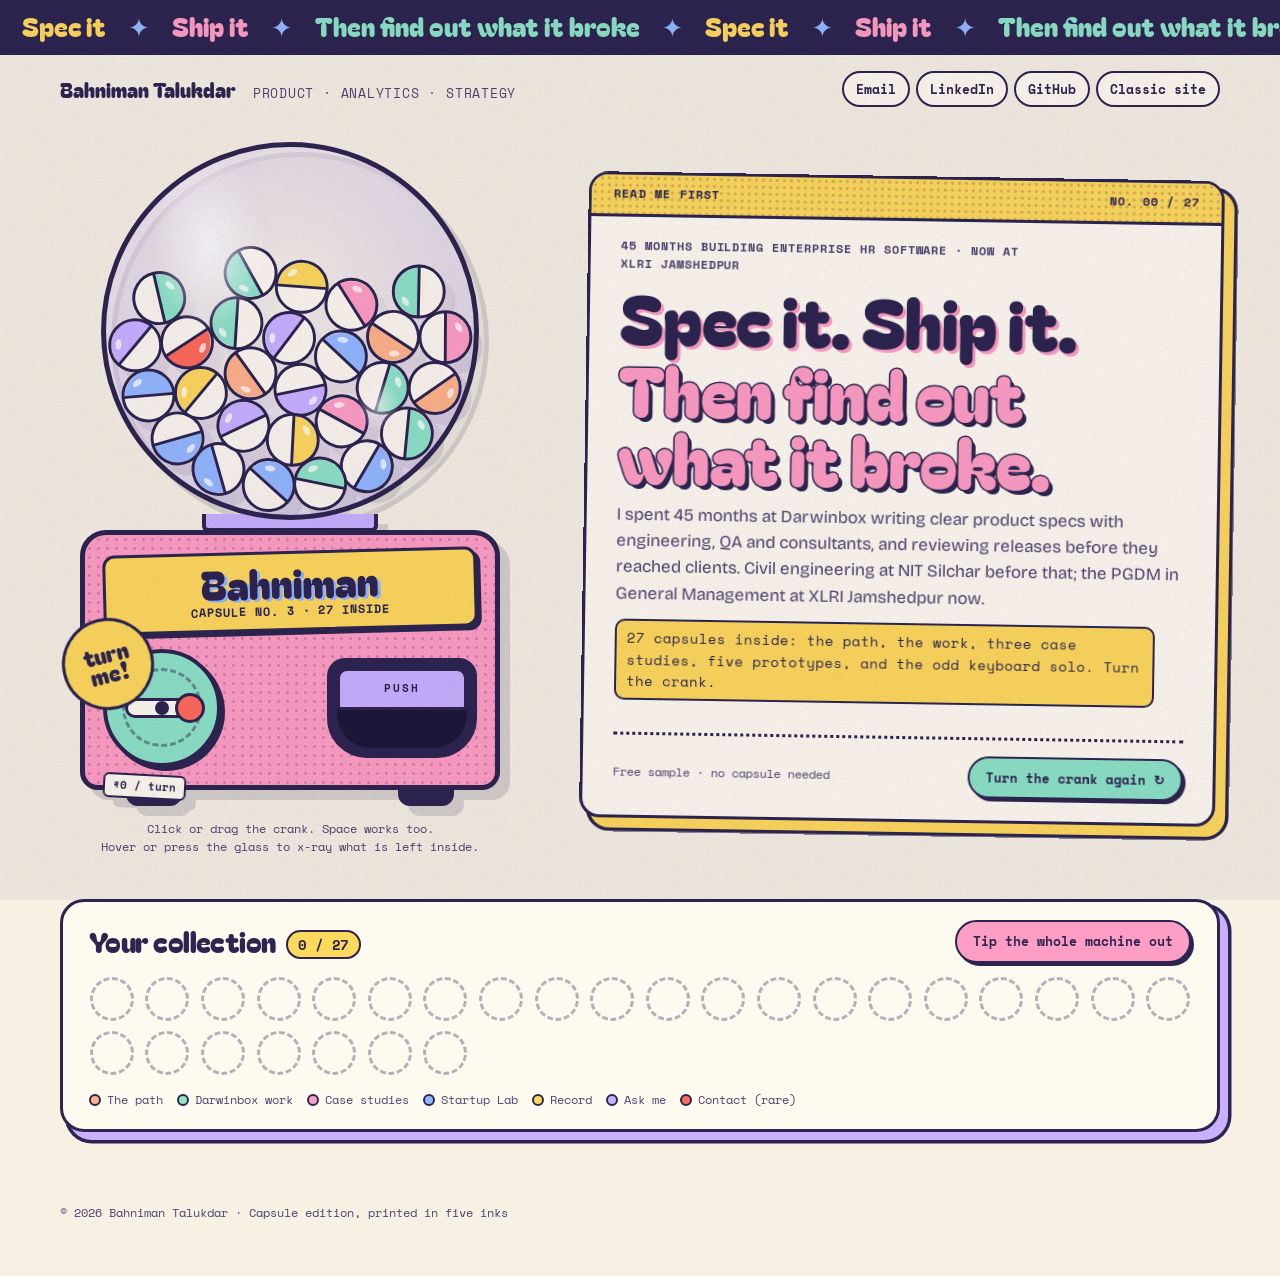
==== commit da68b0e7: "v3: x-ray lens over the dome and an exploded capsule opening Hovering or pressing the glass shows a " ====
--- a/v3/index.html
+++ b/v3/index.html
@@ -65,7 +65,7 @@
         <div class="feet" aria-hidden="true"><span></span><span></span></div>
         <p class="sticker" aria-hidden="true">turn me!</p>
       </div>
-      <p class="help" id="crankHelp">Click or drag the crank. Space works too.</p>
+      <p class="help" id="crankHelp">Click or drag the crank. Space works too.<br>Hover or press the glass to x-ray what is left inside.</p>
     </div>
 
     <div class="output">
--- a/v3/style.css
+++ b/v3/style.css
@@ -57,7 +57,7 @@
 .machine.shake{animation:shake .5s ease}
 @keyframes shake{20%{transform:rotate(-1.6deg)}40%{transform:rotate(1.4deg)}60%{transform:rotate(-1deg)}80%{transform:rotate(.6deg)}}
 
-.dome{position:relative;width:calc(var(--w) * .9);aspect-ratio:1;border-radius:50%;border:5px solid var(--ink);background:radial-gradient(circle at 50% 40%,rgba(255,250,240,.75),rgba(201,177,255,.28) 70%,rgba(148,184,255,.35));overflow:hidden;z-index:2}
+.dome{cursor:zoom-in;touch-action:pan-y;position:relative;width:calc(var(--w) * .9);aspect-ratio:1;border-radius:50%;border:5px solid var(--ink);background:radial-gradient(circle at 50% 40%,rgba(255,250,240,.75),rgba(201,177,255,.28) 70%,rgba(148,184,255,.35));overflow:hidden;z-index:2}
 .dome canvas{position:absolute;inset:0;width:100%;height:100%}
 .glass{position:absolute;inset:0;border-radius:50%;pointer-events:none;background:
   radial-gradient(ellipse 22% 34% at 28% 26%,rgba(255,255,255,.85),rgba(255,255,255,0) 70%),
@@ -99,13 +99,21 @@
 
 /* the capsule that drops out of the chute */
 .drop{position:absolute;left:50%;bottom:8px;width:64px;height:64px;margin-left:-32px;border:none;background:none;padding:0;z-index:5;animation:dropIn .7s var(--bounce) both}
-.drop .half{position:absolute;left:0;width:64px;height:32px;border:3.5px solid var(--ink);transition:transform .45s var(--bounce),opacity .45s}
+.drop .half{position:absolute;z-index:1;left:0;width:64px;height:32px;border:3.5px solid var(--ink);transition:transform .45s var(--bounce),opacity .45s}
 .drop .top{top:0;border-radius:32px 32px 0 0;background:var(--c);border-bottom-width:2px}
 .drop .bot{bottom:0;border-radius:0 0 32px 32px;background:rgba(255,250,240,.92);border-top-width:2px}
 .drop .top::after{content:"";position:absolute;left:12px;top:7px;width:14px;height:8px;border-radius:50%;background:rgba(255,255,255,.7);transform:rotate(-25deg)}
 .drop:hover .top{transform:translateY(-3px) rotate(-6deg)}
-.drop.open .top{transform:translate(-30px,-50px) rotate(-60deg);opacity:0}
-.drop.open .bot{transform:translate(26px,40px) rotate(40deg);opacity:0}
+.drop.open .top{transform:translate(-44px,-74px) rotate(-38deg);opacity:0;transition:transform .5s var(--ease),opacity .25s .38s}
+.drop.open .bot{transform:translate(40px,46px) rotate(26deg);opacity:0;transition:transform .5s var(--ease),opacity .25s .38s}
+/* exploded open: the halves fly apart and the serial slip jumps out before the ticket prints */
+.drop .slip{position:absolute;left:50%;top:50%;width:58px;margin:-12px 0 0 -29px;padding:3px 0;text-align:center;font-family:var(--mono);font-size:11px;font-weight:700;background:var(--stock);border:2px solid var(--ink);border-radius:4px;border-top:6px solid var(--c);opacity:0;transform:scale(.4);z-index:0}
+.drop.open .slip{animation:slipOut .62s var(--bounce) forwards}
+@keyframes slipOut{0%{opacity:0;transform:scale(.4)}35%{opacity:1;transform:translateY(-58px) scale(1.25) rotate(-8deg)}80%{opacity:1;transform:translateY(-64px) scale(1.2) rotate(-6deg)}100%{opacity:0;transform:translateY(-80px) scale(.9) rotate(-6deg)}}
+.drop .burst{position:absolute;left:50%;top:50%;width:64px;height:64px;margin:-32px;border-radius:50%;border:3px dashed var(--c);opacity:0;pointer-events:none}
+.drop.open .burst{animation:burst .5s var(--ease) forwards}
+@keyframes burst{0%{opacity:1;transform:scale(.6)}100%{opacity:0;transform:scale(2.4) rotate(40deg)}}
+.drop.open .drop-tag{opacity:0;transition:opacity .15s}
 .drop-tag{position:absolute;left:50%;top:100%;transform:translateX(-50%);margin-top:16px;white-space:nowrap;font-family:var(--mono);font-size:12px;font-weight:700;background:var(--yellow);border:2px solid var(--ink);border-radius:999px;padding:3px 10px;animation:pulse 1.2s ease-in-out infinite}
 @keyframes dropIn{0%{transform:translateY(-70px) scale(.5) rotate(-90deg);opacity:0}60%{opacity:1}100%{transform:none}}
 @keyframes pulse{50%{transform:translateX(-50%) scale(1.08)}}
